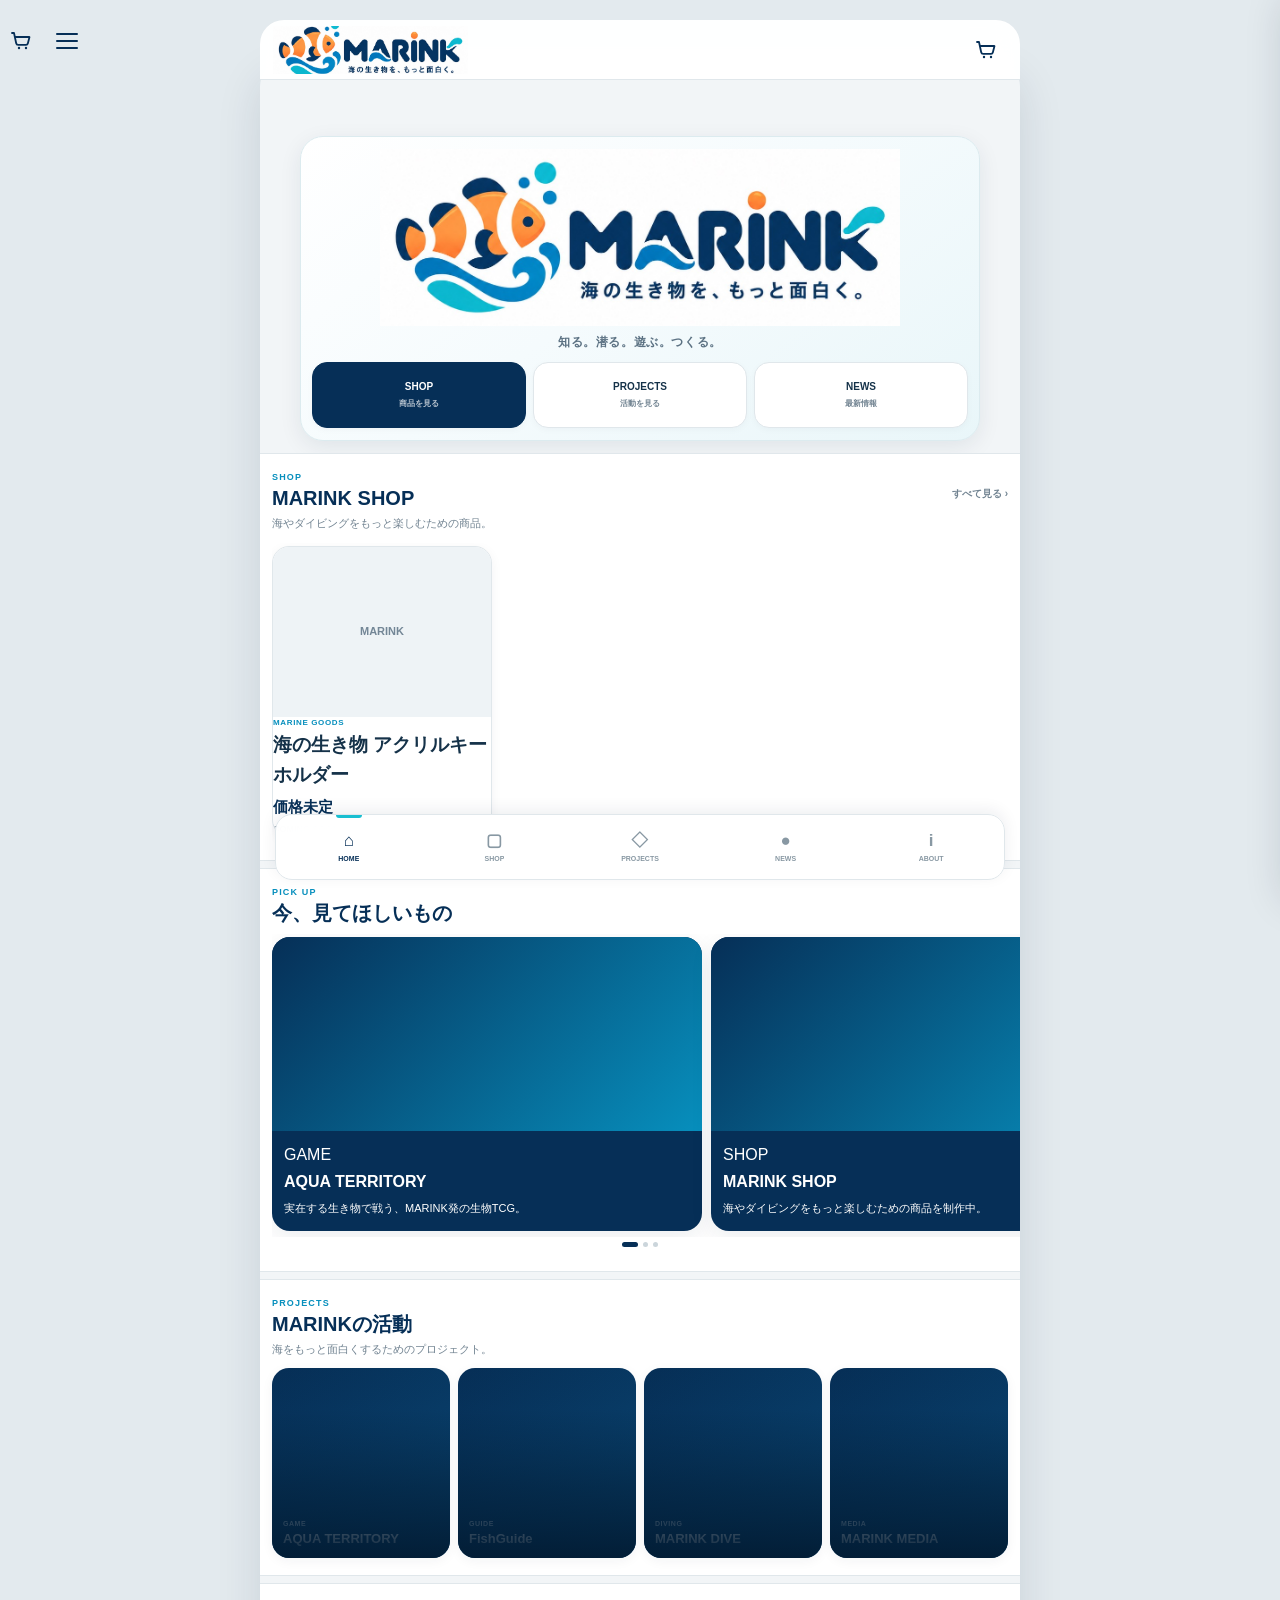
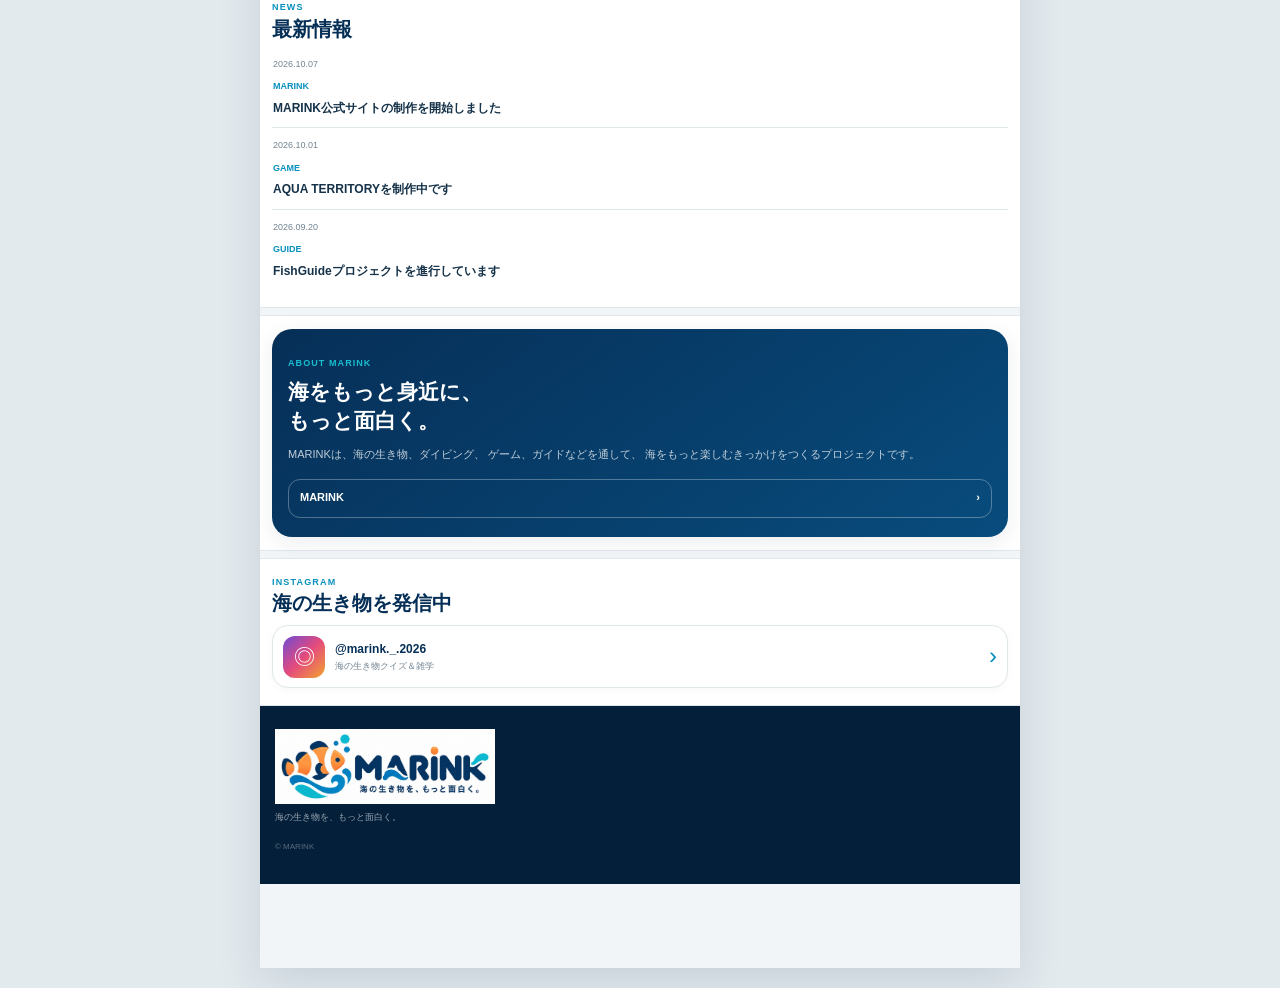
==== index.html @ a823f302 "Add files via upload" ====
<!DOCTYPE html>
<html lang="ja">

<head>
  <meta charset="UTF-8">

  <meta
    name="viewport"
    content="width=device-width, initial-scale=1.0, viewport-fit=cover"
  >

  <meta
    name="description"
    content="MARINK｜海の生き物を、もっと面白く。"
  >

  <meta
    name="theme-color"
    content="#062f57"
  >

  <title>MARINK｜海の生き物を、もっと面白く。</title>

  <link
    rel="stylesheet"
    href="style.css"
  >
</head>


<body>


  <!-- =========================
       HEADER
  ========================== -->

 <header class="app-header">

  <a
    href="index.html"
    class="header-logo-link"
  >

    <img
      src="images/marink-logo-wide.png"
      alt="MARINK"
      class="header-logo"
    >

  </a>


  <div class="header-actions">

    <a
      href="cart.html"
      class="header-cart-button"
      aria-label="カートを見る"
    >

      <svg
        viewBox="0 0 24 24"
        aria-hidden="true"
      >

        <path
          d="M3 4h2l2.2 10.2a2 2 0 0 0 2 1.6h7.7a2 2 0 0 0 2-1.6L20.5 8H7"
          fill="none"
          stroke="currentColor"
          stroke-width="1.8"
          stroke-linecap="round"
          stroke-linejoin="round"
        ></path>

        <circle
          cx="10"
          cy="19"
          r="1.2"
          fill="currentColor"
        ></circle>

        <circle
          cx="17"
          cy="19"
          r="1.2"
          fill="currentColor"
        ></circle>

      </svg>


      <span
        class="cart-count-badge"
      ></span>

    </a>

  </div>

</header>




 <div class="header-actions">

  <a
    href="cart.html"
    class="header-cart-button"
    aria-label="カートを見る"
  >

    <svg
      viewBox="0 0 24 24"
      aria-hidden="true"
    >
      <path
        d="M3 4h2l2.2 10.2a2 2 0 0 0 2 1.6h7.7a2 2 0 0 0 2-1.6L20.5 8H7"
        fill="none"
        stroke="currentColor"
        stroke-width="1.8"
        stroke-linecap="round"
        stroke-linejoin="round"
      ></path>

      <circle
        cx="10"
        cy="19"
        r="1.2"
        fill="currentColor"
      ></circle>

      <circle
        cx="17"
        cy="19"
        r="1.2"
        fill="currentColor"
      ></circle>
    </svg>

    <span
      class="cart-count-badge"
    ></span>

  </a>


  <button
    class="menu-button"
    id="menuButton"
    type="button"
    aria-label="メニューを開く"
    aria-expanded="false"
  >

    <span></span>
    <span></span>
    <span></span>

  </button>

</div>


  </header>



  <!-- =========================
       DRAWER
  ========================== -->

  <nav
    class="drawer"
    id="drawer"
    aria-hidden="true"
  >

    <div class="drawer-top">

      <strong>
        MENU
      </strong>

      <button
        id="drawerClose"
        class="drawer-close"
        type="button"
        aria-label="メニューを閉じる"
      >
        ×
      </button>

    </div>


    <a href="#home">
      <strong>HOME</strong>
      <span>ホーム</span>
    </a>

    <a href="#shop">
      <strong>SHOP</strong>
      <span>商品を見る</span>
    </a>

    <a href="#projects">
      <strong>PROJECTS</strong>
      <span>活動を見る</span>
    </a>

    <a href="#news">
      <strong>NEWS</strong>
      <span>最新情報</span>
    </a>

    <a href="#about">
      <strong>ABOUT</strong>
      <span>MARINKについて</span>
    </a>

  </nav>


  <div
    class="drawer-overlay"
    id="drawerOverlay"
  ></div>



  <!-- =========================
       APP
  ========================== -->

  <main class="app-main">


    <!-- =========================
         HOME
    ========================== -->

    <section
      class="home"
      id="home"
    >

      <div class="home-card">

        <img
          src="images/marink-logo-wide.png"
          alt="MARINK 海の生き物を、もっと面白く。"
          class="home-logo"
        >


        <p class="home-copy">
          知る。潜る。遊ぶ。つくる。
        </p>


        <div class="quick-menu">


          <a
            href="#shop"
            class="quick-button quick-shop"
          >

            <span class="quick-symbol">
              SHOP
            </span>

            <span>
              商品を見る
            </span>

          </a>


          <a
            href="#projects"
            class="quick-button"
          >

            <span class="quick-symbol">
              PROJECTS
            </span>

            <span>
              活動を見る
            </span>

          </a>


          <a
            href="#news"
            class="quick-button"
          >

            <span class="quick-symbol">
              NEWS
            </span>

            <span>
              最新情報
            </span>

          </a>


        </div>

      </div>

    </section>



    <!-- =========================
         SHOP
    ========================== -->

    <section
      class="app-section"
      id="shop"
    >

      <div class="section-title-row">

        <div>

          <span class="section-label">
            SHOP
          </span>

          <h2>
            MARINK SHOP
          </h2>

        </div>


        <a
          href="acrylic-keyholders.html"
          class="more-link"
        >
          すべて見る ›
        </a>

      </div>


      <p class="section-description">
        海やダイビングをもっと楽しむための商品。
      </p>


      <div
        class="horizontal-scroll"
        id="productList"
      ></div>

    </section>



    <!-- =========================
         PICK UP
    ========================== -->

    <section class="app-section">

      <div class="section-title-row">

        <div>

          <span class="section-label">
            PICK UP
          </span>

          <h2>
            今、見てほしいもの
          </h2>

        </div>

      </div>


      <div
        class="horizontal-scroll pickup-scroll"
        id="pickupList"
      ></div>


      <div
        class="slide-dots"
        id="pickupDots"
      ></div>

    </section>



    <!-- =========================
         PROJECTS
    ========================== -->

    <section
      class="app-section"
      id="projects"
    >

      <div class="section-title-row">

        <div>

          <span class="section-label">
            PROJECTS
          </span>

          <h2>
            MARINKの活動
          </h2>

        </div>

      </div>


      <p class="section-description">
        海をもっと面白くするためのプロジェクト。
      </p>


      <div
        class="projects-grid"
        id="projectsGrid"
      ></div>

    </section>



    <!-- =========================
         NEWS
    ========================== -->

    <section
      class="app-section"
      id="news"
    >

      <div class="section-title-row">

        <div>

          <span class="section-label">
            NEWS
          </span>

          <h2>
            最新情報
          </h2>

        </div>

      </div>


      <div
        class="news-list"
        id="newsList"
      ></div>

    </section>



    <!-- =========================
         ABOUT
    ========================== -->

    <section
      class="about-area"
      id="about"
    >

      <div class="about-card">

        <span class="about-label">
          ABOUT MARINK
        </span>


        <h2>
          海をもっと身近に、<br>
          もっと面白く。
        </h2>


        <p>
          MARINKは、海の生き物、ダイビング、
          ゲーム、ガイドなどを通して、
          海をもっと楽しむきっかけをつくるプロジェクトです。
        </p>


        <a
          href="#home"
          class="about-button"
        >
          MARINK
          <span>›</span>
        </a>

      </div>

    </section>



    <!-- =========================
         INSTAGRAM
    ========================== -->

    <section class="app-section">

      <div class="section-title-row">

        <div>

          <span class="section-label">
            INSTAGRAM
          </span>

          <h2>
            海の生き物を発信中
          </h2>

        </div>

      </div>


   <a
  href="https://www.instagram.com/marink._.2026/"
  target="_blank"
  rel="noopener noreferrer"
  class="instagram-card"
>

  <div class="instagram-icon">
    ◎
  </div>

  <div class="instagram-info">

    <strong>
      @marink._.2026
    </strong>

    <span>
      海の生き物クイズ＆雑学
    </span>

  </div>

  <span class="instagram-next">
    ›
  </span>

</a>


    </section>



    <!-- =========================
         FOOTER
    ========================== -->

    <footer class="app-footer">

      <img
        src="images/marink-logo-wide.png"
        alt="MARINK"
        class="footer-logo"
      >


      <p>
        海の生き物を、もっと面白く。
      </p>


      <small>
        © MARINK
      </small>

    </footer>


  </main>



  <!-- =========================
       BOTTOM NAV
  ========================== -->

  <nav class="bottom-nav">

    <a
      href="#home"
      class="bottom-nav-item active"
      data-section="home"
    >
      <strong>⌂</strong>
      <span>HOME</span>
    </a>


    <a
      href="#shop"
      class="bottom-nav-item"
      data-section="shop"
    >
      <strong>▢</strong>
      <span>SHOP</span>
    </a>


    <a
      href="#projects"
      class="bottom-nav-item"
      data-section="projects"
    >
      <strong>◇</strong>
      <span>PROJECTS</span>
    </a>


    <a
      href="#news"
      class="bottom-nav-item"
      data-section="news"
    >
      <strong>●</strong>
      <span>NEWS</span>
    </a>


    <a
      href="#about"
      class="bottom-nav-item"
      data-section="about"
    >
      <strong>i</strong>
      <span>ABOUT</span>
    </a>

  </nav>



  <!-- DATA -->

 <script src="products-data.js"></script>
<script src="projects-data.js"></script>
<script src="news-data.js"></script>

<script src="cart-utils.js"></script>

<script src="app.js"></script>

</body>

</html>
---- style.css ----
/* =========================================================
   MARINK
   OFFICIAL APP-STYLE WEBSITE
   style.css
   Smartphone First
========================================================= */


/* =========================================================
   DESIGN TOKENS
========================================================= */

:root {
  --navy: #062f57;
  --navy-dark: #031f3a;
  --navy-light: #0a4775;

  --blue: #078fbd;
  --aqua: #19bfd1;

  --orange: #ff8a32;

  --white: #ffffff;

  --background: #f2f5f7;
  --background-dark: #e1e8ec;

  --text: #153249;
  --text-sub: #718391;
  --text-light: #98a7b1;

  --border: #e0e7eb;

  --radius-small: 12px;
  --radius-medium: 17px;
  --radius-large: 23px;

  --shadow-small:
    0 3px 12px rgba(2, 36, 64, 0.05);

  --shadow:
    0 6px 22px rgba(2, 36, 64, 0.08);

  --app-width: 760px;

  --header-height: 60px;
  --bottom-nav-height: 66px;
}


/* =========================================================
   RESET
========================================================= */

* {
  box-sizing: border-box;
  margin: 0;
  padding: 0;
}


html {
  scroll-behavior: smooth;

  scroll-padding-top:
    calc(var(--header-height) + 8px);
}


body {
  min-height: 100vh;

  font-family:
    -apple-system,
    BlinkMacSystemFont,
    "Helvetica Neue",
    "Hiragino Kaku Gothic ProN",
    "Hiragino Sans",
    "Yu Gothic",
    Meiryo,
    sans-serif;

  background: var(--background-dark);

  color: var(--text);

  line-height: 1.6;

  overflow-x: hidden;
}


a {
  color: inherit;
  text-decoration: none;
}


button {
  font: inherit;
}


img {
  display: block;
  max-width: 100%;
}


/* =========================================================
   APP CONTAINER
========================================================= */

.app-main {
  width: 100%;
  max-width: var(--app-width);

  min-height: 100vh;

  margin: 0 auto;

  padding:
    var(--header-height)
    0
    calc(
      var(--bottom-nav-height)
      + 18px
      + env(safe-area-inset-bottom)
    );

  background: var(--background);

  overflow: hidden;
}


/* =========================================================
   FIXED HEADER
========================================================= */

.app-header {
  position: fixed;

  z-index: 1000;

  top: 0;
  left: 50%;

  transform: translateX(-50%);

  width: 100%;
  max-width: var(--app-width);

  height: var(--header-height);

  padding:
    6px
    13px;

  display: flex;
  align-items: center;
  justify-content: space-between;

  background:
    rgba(255, 255, 255, 0.97);

  backdrop-filter: blur(14px);
  -webkit-backdrop-filter: blur(14px);

  border-bottom:
    1px solid var(--border);
}


/* =========================================================
   HEADER LOGO
========================================================= */

.header-logo-link {
  width: 205px;
  height: 48px;

  display: flex;
  align-items: center;

  overflow: hidden;
}


.header-logo {
  width: 195px;
  height: auto;

  object-fit: contain;
}


/* =========================================================
   MENU BUTTON
========================================================= */

.menu-button {
  width: 42px;
  height: 42px;

  flex-shrink: 0;

  border: 0;

  border-radius: 12px;

  background: transparent;

  display: flex;
  flex-direction: column;

  align-items: center;
  justify-content: center;

  gap: 5px;

  cursor: pointer;
}


.menu-button:active {
  background: #eef3f6;
}


.menu-button span {
  width: 22px;
  height: 2px;

  border-radius: 999px;

  background: var(--navy);
}


/* =========================================================
   DRAWER
========================================================= */

.drawer {
  position: fixed;

  z-index: 1200;

  top: 0;
  right: 0;

  width: min(84vw, 340px);
  height: 100dvh;

  padding:
    17px
    18px
    30px;

  background: var(--white);

  box-shadow:
    -12px 0 38px rgba(0, 27, 52, 0.16);

  transform: translateX(105%);

  transition:
    transform 0.28s ease;
}


.drawer.open {
  transform: translateX(0);
}


.drawer-top {
  min-height: 50px;

  display: flex;
  align-items: center;
  justify-content: space-between;

  color: var(--navy);
}


.drawer-top strong {
  font-size: 17px;
  font-weight: 800;

  letter-spacing: 0.08em;
}


.drawer-close {
  width: 40px;
  height: 40px;

  border: 0;

  border-radius: 50%;

  background: var(--background);

  color: var(--navy);

  font-size: 25px;
  line-height: 1;

  cursor: pointer;
}


.drawer > a {
  min-height: 64px;

  padding:
    10px
    5px;

  display: flex;
  flex-direction: column;

  justify-content: center;

  border-bottom:
    1px solid var(--border);
}


.drawer > a strong {
  color: var(--navy);

  font-size: 15px;
  font-weight: 800;
}


.drawer > a span {
  margin-top: 1px;

  color: var(--text-sub);

  font-size: 10px;
  font-weight: 600;
}


.drawer-overlay {
  position: fixed;

  z-index: 1100;

  inset: 0;

  background:
    rgba(0, 21, 42, 0.38);

  opacity: 0;

  pointer-events: none;

  transition:
    opacity 0.25s ease;
}


.drawer-overlay.show {
  opacity: 1;

  pointer-events: auto;
}


/* =========================================================
   HOME
========================================================= */

.home {
  padding:
    10px
    11px
    5px;
}


.home-card {
  padding:
    10px
    11px
    12px;

  border:
    1px solid #dcebef;

  border-radius: var(--radius-large);

  background:
    linear-gradient(
      145deg,
      #ffffff 0%,
      #f5fbfd 48%,
      #e9f6f9 100%
    );

  box-shadow: var(--shadow);
}


/* =========================================================
   LARGE HOME LOGO
========================================================= */

.home-logo {
  width: 94%;
  max-width: 560px;

  height: auto;

  margin:
    2px
    auto
    7px;

  object-fit: contain;
}


.home-copy {
  margin-bottom: 10px;

  text-align: center;

  color: #5c7283;

  font-size: 12px;
  font-weight: 700;

  letter-spacing: 0.05em;
}


/* =========================================================
   QUICK MENU
========================================================= */

.quick-menu {
  display: grid;

  grid-template-columns:
    repeat(3, minmax(0, 1fr));

  gap: 7px;
}


.quick-button {
  min-width: 0;
  min-height: 66px;

  padding:
    8px
    3px;

  display: flex;
  flex-direction: column;

  align-items: center;
  justify-content: center;

  gap: 3px;

  border:
    1px solid var(--border);

  border-radius: 15px;

  background: var(--white);

  text-align: center;

  box-shadow:
    0 2px 7px rgba(0, 35, 60, 0.03);

  transition:
    transform 0.15s ease,
    background 0.15s ease;
}


.quick-button:active {
  transform: scale(0.96);
}


.quick-shop {
  border-color: var(--navy);

  background: var(--navy);

  color: var(--white);
}


.quick-symbol {
  max-width: 100%;

  overflow: hidden;

  font-size: 10px;
  font-weight: 800;

  white-space: nowrap;
  text-overflow: ellipsis;
}


.quick-button > span:last-child {
  color: var(--text-sub);

  font-size: 8px;
  font-weight: 700;

  white-space: nowrap;
}


.quick-shop > span:last-child {
  color:
    rgba(255, 255, 255, 0.72);
}


/* =========================================================
   COMMON SECTION
========================================================= */

.app-section {
  margin-top: 7px;

  padding:
    16px
    12px
    17px;

  background: var(--white);

  border-top:
    1px solid var(--border);

  border-bottom:
    1px solid var(--border);
}


.section-title-row {
  display: flex;

  align-items: flex-end;
  justify-content: space-between;

  gap: 10px;
}


.section-label {
  display: block;

  margin-bottom: 1px;

  color: var(--blue);

  font-size: 9px;
  font-weight: 800;

  letter-spacing: 0.13em;
}


.section-title-row h2 {
  color: var(--navy);

  font-size: 20px;
  font-weight: 800;

  line-height: 1.3;
}


.section-description {
  margin:
    4px
    0
    11px;

  color: var(--text-sub);

  font-size: 11px;

  line-height: 1.5;
}


.more-link {
  min-height: 34px;

  padding-left: 8px;

  display: flex;
  align-items: center;

  color: var(--text-sub);

  font-size: 10px;
  font-weight: 700;

  white-space: nowrap;
}


/* =========================================================
   HORIZONTAL SWIPE
========================================================= */

.horizontal-scroll {
  margin-right: -12px;

  padding:
    3px
    12px
    6px
    0;

  display: flex;

  gap: 9px;

  overflow-x: auto;

  scroll-snap-type: x mandatory;

  overscroll-behavior-x: contain;

  -webkit-overflow-scrolling: touch;

  scrollbar-width: none;
}


.horizontal-scroll::-webkit-scrollbar {
  display: none;
}


.horizontal-scroll > * {
  scroll-snap-align: start;
}


/* =========================================================
   PRODUCT CARD
========================================================= */

.product-card {
  flex:
    0
    0
    min(63vw, 220px);

  overflow: hidden;

  border:
    1px solid var(--border);

  border-radius: var(--radius-medium);

  background: var(--white);

  box-shadow: var(--shadow-small);

  transition:
    transform 0.15s ease;
}


.product-card:active {
  transform: scale(0.98);
}


.product-image {
  width: 100%;

  aspect-ratio: 1 / 0.78;

  overflow: hidden;

  display: grid;
  place-items: center;

  background:
    linear-gradient(
      145deg,
      #edf2f5,
      #f8fafb
    );
}


.product-image img {
  width: 100%;
  height: 100%;

  object-fit: cover;
}


.product-placeholder {
  color: #8495a1;

  font-size: 11px;
  font-weight: 800;

  letter-spacing: 0.08em;
}


.product-content {
  padding:
    9px
    10px
    11px;
}


.product-category {
  color: var(--blue);

  font-size: 8px;
  font-weight: 800;

  letter-spacing: 0.08em;
}


.product-title {
  margin-top: 2px;

  color: var(--navy);

  font-size: 13px;
  font-weight: 800;

  line-height: 1.35;
}


.product-price {
  margin-top: 5px;

  color: var(--navy);

  font-size: 15px;
  font-weight: 800;
}


.product-status {
  margin-top: 1px;

  color: var(--text-sub);

  font-size: 8px;
  font-weight: 700;
}


/* =========================================================
   PICK UP
========================================================= */

.pickup-scroll {
  margin-top: 8px;
}


.pickup-card {
  flex:
    0
    0
    86%;

  overflow: hidden;

  border-radius: 18px;

  background: var(--navy);

  color: var(--white);

  box-shadow: var(--shadow);
}


.pickup-card:active {
  transform: scale(0.99);
}


.pickup-image {
  width: 100%;

  aspect-ratio: 16 / 7.2;

  overflow: hidden;

  background:
    linear-gradient(
      135deg,
      var(--navy),
      var(--blue)
    );
}


.pickup-image img {
  width: 100%;
  height: 100%;

  object-fit: cover;
}


.pickup-content {
  padding:
    11px
    12px
    13px;
}


.pickup-category {
  color: var(--aqua);

  font-size: 8px;
  font-weight: 800;

  letter-spacing: 0.08em;
}


.pickup-title {
  margin-top: 2px;

  color: var(--white);

  font-size: 16px;
  font-weight: 800;
}


.pickup-description {
  margin-top: 3px;

  color:
    rgba(255, 255, 255, 0.72);

  font-size: 10px;

  line-height: 1.55;
}


/* =========================================================
   SLIDE DOTS
========================================================= */

.slide-dots {
  min-height: 12px;

  margin-top: 5px;

  display: flex;
  justify-content: center;

  gap: 5px;
}


.slide-dot {
  width: 5px;
  height: 5px;

  border-radius: 999px;

  background: #cbd5db;

  transition:
    width 0.2s ease,
    background 0.2s ease;
}


.slide-dot.active {
  width: 16px;

  background: var(--navy);
}


/* =========================================================
   PROJECTS
========================================================= */

.projects-grid {
  display: grid;

  grid-template-columns:
    repeat(2, minmax(0, 1fr));

  gap: 8px;
}


.project-card {
  position: relative;

  min-height: 140px;

  padding: 11px;

  display: flex;
  align-items: flex-end;

  overflow: hidden;

  border-radius: var(--radius-medium);

  background:
    linear-gradient(
      145deg,
      var(--navy),
      var(--navy-light)
    );

  color: var(--white);

  box-shadow: var(--shadow-small);

  transition:
    transform 0.15s ease;
}


.project-card:active {
  transform: scale(0.97);
}


.project-image {
  position: absolute;

  inset: 0;

  width: 100%;
  height: 100%;

  object-fit: cover;
}


.project-card::after {
  content: "";

  position: absolute;

  inset: 0;

  background:
    linear-gradient(
      to top,
      rgba(2, 28, 52, 0.96) 0%,
      rgba(2, 28, 52, 0.55) 38%,
      rgba(2, 28, 52, 0.03) 78%
    );
}


.project-text {
  position: relative;

  z-index: 2;

  min-width: 0;
}


.project-category {
  color:
    rgba(255, 255, 255, 0.65);

  font-size: 7px;
  font-weight: 700;

  letter-spacing: 0.08em;
}


.project-title {
  margin-top: 2px;

  color: var(--white);

  font-size: 13px;
  font-weight: 800;

  line-height: 1.25;

  overflow-wrap: anywhere;
}


/* =========================================================
   NEWS
========================================================= */

.news-list {
  margin-top: 5px;
}


.news-item {
  padding:
    10px
    1px;

  display: block;

  border-bottom:
    1px solid var(--border);
}


.news-item:last-child {
  border-bottom: 0;
}


.news-meta {
  display: flex;
  align-items: center;

  flex-wrap: wrap;

  gap: 6px;
}


.news-date {
  color: var(--text-sub);

  font-size: 9px;
}


.news-category {
  color: var(--blue);

  font-size: 8px;
  font-weight: 800;
}


.news-new {
  padding:
    1px
    5px;

  border-radius: 999px;

  background: var(--orange);

  color: var(--white);

  font-size: 7px;
  font-weight: 800;
}


.news-title {
  margin-top: 3px;

  color: var(--text);

  font-size: 12px;
  font-weight: 700;

  line-height: 1.45;
}


/* =========================================================
   ABOUT
========================================================= */

.about-area {
  margin-top: 7px;

  padding:
    13px
    12px;

  background: var(--white);

  border-top:
    1px solid var(--border);

  border-bottom:
    1px solid var(--border);
}


.about-card {
  padding:
    19px
    16px;

  border-radius: 20px;

  background:
    linear-gradient(
      145deg,
      var(--navy),
      #084c7d
    );

  color: var(--white);

  box-shadow: var(--shadow);
}


.about-label {
  color: var(--aqua);

  font-size: 9px;
  font-weight: 800;

  letter-spacing: 0.12em;
}


.about-card h2 {
  margin-top: 3px;

  color: var(--white);

  font-size: 21px;
  font-weight: 800;

  line-height: 1.4;
}


.about-card p {
  margin-top: 10px;

  color:
    rgba(255, 255, 255, 0.75);

  font-size: 11px;

  line-height: 1.75;
}


.about-button {
  min-height: 39px;

  margin-top: 14px;

  padding:
    0
    11px;

  display: flex;
  align-items: center;
  justify-content: space-between;

  border:
    1px solid
    rgba(255, 255, 255, 0.30);

  border-radius: 12px;

  color: var(--white);

  font-size: 11px;
  font-weight: 700;
}


/* =========================================================
   INSTAGRAM
========================================================= */

.instagram-card {
  min-height: 63px;

  margin-top: 9px;

  padding:
    9px
    10px;

  display: flex;
  align-items: center;

  gap: 10px;

  border:
    1px solid var(--border);

  border-radius: 16px;

  background: var(--white);

  box-shadow:
    0 2px 8px rgba(0, 35, 60, 0.03);
}


.instagram-icon {
  width: 42px;
  height: 42px;

  flex-shrink: 0;

  display: grid;
  place-items: center;

  border-radius: 12px;

  background:
    linear-gradient(
      135deg,
      #6f4bd4,
      #e34a7d,
      #f3a32f
    );

  color: var(--white);

  font-size: 21px;
}


.instagram-info {
  flex: 1;

  min-width: 0;

  display: flex;
  flex-direction: column;
}


.instagram-info strong {
  overflow: hidden;

  color: var(--navy);

  font-size: 12px;

  white-space: nowrap;
  text-overflow: ellipsis;
}


.instagram-info span {
  color: var(--text-sub);

  font-size: 9px;
}


.instagram-next {
  color: var(--blue);

  font-size: 24px;
}


/* =========================================================
   FOOTER
========================================================= */

.app-footer {
  padding:
    23px
    15px
    30px;

  background: var(--navy-dark);

  color: var(--white);
}


.footer-logo {
  width: 220px;
  max-width: 72%;

  height: auto;

  margin-bottom: 6px;

  object-fit: contain;
}


.app-footer p {
  color:
    rgba(255, 255, 255, 0.60);

  font-size: 9px;
}


.app-footer small {
  display: block;

  margin-top: 17px;

  color:
    rgba(255, 255, 255, 0.35);

  font-size: 8px;
}


/* =========================================================
   BOTTOM APP NAVIGATION
========================================================= */

.bottom-nav {
  position: fixed;

  z-index: 1000;

  left: 50%;
  bottom: 0;

  transform:
    translateX(-50%);

  width: 100%;
  max-width: var(--app-width);

  min-height: var(--bottom-nav-height);

  padding-bottom:
    env(safe-area-inset-bottom);

  display: grid;

  grid-template-columns:
    repeat(5, 1fr);

  background:
    rgba(255, 255, 255, 0.97);

  backdrop-filter: blur(15px);
  -webkit-backdrop-filter: blur(15px);

  border-top:
    1px solid var(--border);

  box-shadow:
    0 -4px 16px rgba(0, 30, 55, 0.07);
}


.bottom-nav-item {
  position: relative;

  min-width: 0;
  min-height: 64px;

  display: flex;
  flex-direction: column;

  align-items: center;
  justify-content: center;

  gap: 2px;

  color: #8898a3;

  font-size: 7px;
  font-weight: 700;
}


.bottom-nav-item strong {
  height: 21px;

  display: grid;
  place-items: center;

  font-size: 17px;

  line-height: 1;
}


.bottom-nav-item span {
  max-width: 100%;

  overflow: hidden;

  white-space: nowrap;
  text-overflow: ellipsis;
}


.bottom-nav-item.active {
  color: var(--navy);
}


.bottom-nav-item.active::before {
  content: "";

  position: absolute;

  top: 0;

  width: 26px;
  height: 3px;

  border-radius:
    0
    0
    4px
    4px;

  background: var(--aqua);
}


/* =========================================================
   SHOP PAGE HEADER
========================================================= */

.shop-page-header {
  padding:
    17px
    13px
    12px;

  background: var(--white);

  border-bottom:
    1px solid var(--border);
}


.shop-page-header h1 {
  margin-top: 1px;

  color: var(--navy);

  font-size: 24px;
  font-weight: 800;

  line-height: 1.3;
}


.shop-page-header p {
  margin-top: 3px;

  color: var(--text-sub);

  font-size: 11px;

  line-height: 1.5;
}


/* =========================================================
   SHOP FILTER
========================================================= */

.shop-filter {
  padding:
    9px
    0
    9px
    13px;

  background: var(--white);

  border-bottom:
    1px solid var(--border);

  position: sticky;

  top: var(--header-height);

  z-index: 50;
}


.category-scroll {
  display: flex;

  gap: 7px;

  padding-right: 13px;

  overflow-x: auto;

  -webkit-overflow-scrolling: touch;

  scrollbar-width: none;
}


.category-scroll::-webkit-scrollbar {
  display: none;
}


.category-button {
  min-height: 35px;

  padding:
    0
    13px;

  flex-shrink: 0;

  border:
    1px solid var(--border);

  border-radius: 999px;

  background: var(--white);

  color: var(--text-sub);

  font-size: 9px;
  font-weight: 800;

  cursor: pointer;

  transition:
    background 0.15s ease,
    border-color 0.15s ease,
    color 0.15s ease;
}


.category-button.active {
  border-color: var(--navy);

  background: var(--navy);

  color: var(--white);
}


/* =========================================================
   SHOP PRODUCT AREA
========================================================= */

.shop-products {
  padding:
    15px
    12px
    20px;

  background: var(--white);
}


.shop-products-header {
  margin-bottom: 11px;

  display: flex;

  align-items: flex-end;
  justify-content: space-between;

  gap: 10px;
}


.shop-products-header h2 {
  margin-top: 1px;

  color: var(--navy);

  font-size: 19px;
  font-weight: 800;
}


.product-count {
  color: var(--text-sub);

  font-size: 9px;
  font-weight: 700;
}


/* =========================================================
   SHOP GRID
========================================================= */

.shop-grid {
  display: grid;

  grid-template-columns:
    repeat(2, minmax(0, 1fr));

  gap: 9px;
}


.shop-grid .product-card {
  width: 100%;
  min-width: 0;

  flex: none;
}


.shop-grid .product-title {
  font-size: 12px;
}


.shop-grid .product-price {
  font-size: 14px;
}


/* =========================================================
   EMPTY SHOP
========================================================= */

.shop-empty {
  padding:
    42px
    10px;

  text-align: center;

  color: var(--text-sub);

  font-size: 11px;
}


/* =========================================================
   REVEAL ANIMATION
========================================================= */

.reveal {
  opacity: 0;

  transform:
    translateY(10px);

  transition:
    opacity 0.38s ease,
    transform 0.38s ease;
}


.reveal.visible {
  opacity: 1;

  transform:
    translateY(0);
}


/* =========================================================
   TOUCH / HOVER
========================================================= */

@media (hover: hover) {

  .product-card:hover {
    transform: translateY(-2px);
  }


  .project-card:hover {
    transform: translateY(-2px);
  }


  .quick-button:hover {
    border-color: #c5d4dc;
  }


  .quick-shop:hover {
    border-color: var(--navy);

    background: var(--navy-light);
  }

}


/* =========================================================
   SMALL SMARTPHONE
========================================================= */

@media (max-width: 360px) {

  .header-logo-link {
    width: 175px;
  }


  .header-logo {
    width: 168px;
  }


  .home-logo {
    width: 97%;
  }


  .home {
    padding-left: 8px;
    padding-right: 8px;
  }


  .home-card {
    padding-left: 8px;
    padding-right: 8px;
  }


  .quick-menu {
    gap: 5px;
  }


  .quick-button {
    min-height: 63px;

    padding-left: 2px;
    padding-right: 2px;
  }


  .quick-symbol {
    font-size: 9px;
  }


  .quick-button > span:last-child {
    font-size: 7px;
  }


  .app-section {
    padding-left: 10px;
    padding-right: 10px;
  }


  .projects-grid {
    gap: 7px;
  }


  .project-card {
    min-height: 130px;
  }

}


/* =========================================================
   TABLET / PC
========================================================= */

@media (min-width: 761px) {

  body {
    padding:
      20px
      0;

    background:
      #e3eaee;
  }


  .app-main {
    border-radius:
      24px
      24px
      0
      0;

    box-shadow:
      0 15px 45px rgba(0, 35, 65, 0.12);
  }


  .app-header {
    top: 20px;

    border-radius:
      24px
      24px
      0
      0;
  }


  .bottom-nav {
    bottom: 20px;

    width:
      min(
        730px,
        calc(100% - 30px)
      );

    border:
      1px solid var(--border);

    border-radius: 17px;

    overflow: hidden;
  }


  .home {
    padding-top: 14px;
  }


  .home-card {
    max-width: 680px;

    margin:
      0
      auto;
  }


  .home-logo {
    max-width: 520px;
  }


  .product-card {
    flex-basis: 220px;
  }


  .pickup-card {
    flex-basis: 430px;
  }


  .projects-grid {
    grid-template-columns:
      repeat(4, minmax(0, 1fr));
  }


  .project-card {
    min-height: 190px;
  }


  .shop-grid {
    grid-template-columns:
      repeat(3, minmax(0, 1fr));
  }

}


/* =========================================================
   REDUCED MOTION
========================================================= */

@media (prefers-reduced-motion: reduce) {

  html {
    scroll-behavior: auto;
  }


  *,
  *::before,
  *::after {
    animation: none !important;
    transition: none !important;
  }

}



/* =========================================================
   ACRYLIC KEYHOLDER SHOP
========================================================= */

.shop-back-button {
  min-height: 48px;

  padding:
    0
    15px;

  display: flex;
  align-items: center;

  gap: 8px;

  border-radius: 14px;

  background: var(--navy);

  color: var(--white);

  font-size: 12px;
  font-weight: 800;
}


/* =========================================================
   PRODUCT DETAIL
========================================================= */

.product-detail {
  padding:
    18px
    12px
    35px;

  background: var(--white);
}


.detail-back-link {
  min-height: 40px;

  margin-bottom: 10px;

  display: inline-flex;
  align-items: center;

  color: var(--text-sub);

  font-size: 11px;
  font-weight: 700;
}


.detail-image {
  width: 100%;

  aspect-ratio: 1 / 1;

  overflow: hidden;

  border:
    1px solid var(--border);

  border-radius:
    var(--radius-large);

  background:
    #eef3f6;
}


.detail-image img {
  width: 100%;
  height: 100%;

  object-fit: cover;
}


.detail-info {
  padding:
    17px
    3px
    5px;
}


.detail-info h1 {
  margin-top: 3px;

  color: var(--navy);

  font-size: 25px;
  font-weight: 800;

  line-height: 1.35;
}


.detail-price {
  margin-top: 12px;

  color: var(--navy);

  font-size: 22px;
  font-weight: 800;
}


.detail-status {
  display: inline-block;

  margin-top: 4px;

  color: var(--text-sub);

  font-size: 9px;
  font-weight: 800;
}


.detail-description {
  margin-top: 18px;

  color: var(--text-sub);

  font-size: 12px;

  line-height: 1.8;
}


.buy-button {
  width: 100%;

  min-height: 54px;

  margin-top: 22px;

  display: flex;
  align-items: center;
  justify-content: center;

  border-radius: 15px;

  background: var(--navy);

  color: var(--white);

  font-size: 14px;
  font-weight: 800;

  box-shadow: var(--shadow);
}


.buy-button.disabled {
  background: #b8c4cc;

  box-shadow: none;

  cursor: default;
}


.product-not-found {
  min-height: 60vh;

  display: flex;
  flex-direction: column;
  align-items: center;
  justify-content: center;

  gap: 20px;

  text-align: center;
}


.product-not-found h1 {
  color: var(--navy);

  font-size: 20px;
}

/* =========================================================
   CART BUTTON
========================================================= */

.shop-product-card {
  display: flex;
  flex-direction: column;
}


.product-detail-link {
  display: block;
  flex: 1;
}


.card-cart-button {
  min-height: 42px;

  margin:
    0
    9px
    10px;

  border: 0;

  border-radius: 11px;

  background: var(--navy);

  color: var(--white);

  font-size: 10px;
  font-weight: 800;

  cursor: pointer;
}


.card-cart-button:active {
  transform: scale(0.97);
}


/* =========================================================
   CART OPTION MODAL
========================================================= */

.cart-modal-overlay {
  position: fixed;

  z-index: 2000;

  inset: 0;

  background:
    rgba(0, 20, 40, 0.45);

  opacity: 0;

  pointer-events: none;

  transition:
    opacity 0.2s ease;
}


.cart-modal-overlay.show {
  opacity: 1;

  pointer-events: auto;
}


.cart-modal {
  position: fixed;

  z-index: 2100;

  left: 50%;
  bottom: 0;

  transform:
    translate(
      -50%,
      105%
    );

  width: 100%;
  max-width: var(--app-width);

  max-height: 88dvh;

  padding:
    9px
    15px
    calc(
      22px +
      env(safe-area-inset-bottom)
    );

  overflow-y: auto;

  border-radius:
    22px
    22px
    0
    0;

  background: var(--white);

  box-shadow:
    0 -10px 35px
    rgba(0, 30, 55, 0.18);

  transition:
    transform 0.25s ease;
}


.cart-modal.show {
  transform:
    translate(
      -50%,
      0
    );
}


.cart-modal-handle {
  width: 38px;
  height: 4px;

  margin:
    0
    auto
    12px;

  border-radius: 999px;

  background: #d4dde2;
}


.cart-modal-header {
  display: flex;

  align-items: flex-start;
  justify-content: space-between;

  gap: 15px;
}


.cart-modal-header h2 {
  margin-top: 2px;

  color: var(--navy);

  font-size: 20px;
  font-weight: 800;
}


.cart-modal-close {
  width: 38px;
  height: 38px;

  flex-shrink: 0;

  border: 0;

  border-radius: 50%;

  background: var(--background);

  color: var(--navy);

  font-size: 23px;

  cursor: pointer;
}


.modal-base-price {
  margin-top: 8px;

  color: var(--navy);

  font-size: 20px;
  font-weight: 800;
}


/* =========================================================
   OPTIONS
========================================================= */

.product-options {
  margin-top: 20px;
}


.option-heading {
  margin-bottom: 8px;

  color: var(--navy);

  font-size: 12px;
  font-weight: 800;
}


.option-box {
  padding: 13px;

  border:
    1px solid var(--border);

  border-radius: 14px;

  background: #f9fbfc;
}


.option-check-row {
  display: flex;

  align-items: center;

  gap: 9px;

  color: var(--text);

  font-size: 11px;
  font-weight: 700;

  cursor: pointer;
}


.option-check-row input {
  width: 18px;
  height: 18px;

  accent-color:
    var(--navy);
}


.option-check-row strong {
  margin-left: 5px;

  color: var(--blue);

  font-size: 10px;
}


.option-text-input {
  width: 100%;

  min-height: 45px;

  margin-top: 10px;

  padding:
    0
    12px;

  border:
    1px solid var(--border);

  border-radius: 11px;

  background: var(--white);

  color: var(--text);

  font: inherit;

  font-size: 12px;
}


.option-text-input:disabled {
  opacity: 0.45;
}


/* =========================================================
   QUANTITY
========================================================= */

.quantity-area {
  margin-top: 18px;

  display: flex;

  align-items: center;
  justify-content: space-between;

  gap: 12px;

  color: var(--navy);

  font-size: 12px;
  font-weight: 800;
}


.quantity-control {
  display: flex;

  align-items: center;

  border:
    1px solid var(--border);

  border-radius: 11px;

  overflow: hidden;

  background: var(--white);
}


.quantity-control button {
  width: 38px;
  height: 36px;

  border: 0;

  background: var(--white);

  color: var(--navy);

  font-size: 17px;

  cursor: pointer;
}


.quantity-control span {
  min-width: 34px;

  text-align: center;

  color: var(--navy);

  font-size: 12px;
  font-weight: 800;
}


/* =========================================================
   TOTAL
========================================================= */

.modal-total-row {
  margin-top: 18px;

  padding-top: 15px;

  display: flex;

  align-items: center;
  justify-content: space-between;

  border-top:
    1px solid var(--border);

  color: var(--navy);
}


.modal-total-row span {
  font-size: 11px;
  font-weight: 700;
}


.modal-total-row strong {
  font-size: 21px;
  font-weight: 800;
}


.modal-cart-link,
.detail-cart-link {
  min-height: 44px;

  margin-top: 9px;

  display: flex;

  align-items: center;
  justify-content: center;

  color: var(--navy);

  font-size: 11px;
  font-weight: 800;
}


/* =========================================================
   CART PAGE
========================================================= */

.cart-page {
  padding:
    14px
    12px
    25px;

  background: var(--white);
}


.cart-item {
  padding:
    12px
    0;

  display: grid;

  grid-template-columns:
    86px
    minmax(0, 1fr);

  gap: 12px;

  border-bottom:
    1px solid var(--border);
}


.cart-item-image {
  width: 86px;
  height: 86px;

  overflow: hidden;

  border-radius: 13px;

  background: var(--background);
}


.cart-item-image img {
  width: 100%;
  height: 100%;

  object-fit: cover;
}


.cart-item-info {
  min-width: 0;
}


.cart-item-info h3 {
  color: var(--navy);

  font-size: 13px;
  font-weight: 800;
}


.cart-option {
  margin-top: 3px;

  color: var(--text-sub);

  font-size: 9px;

  line-height: 1.5;
}


.cart-option span {
  color: var(--blue);

  font-weight: 700;
}


.cart-item-price {
  margin-top: 6px;

  color: var(--navy);

  font-size: 14px;
  font-weight: 800;
}


.cart-item-actions {
  margin-top: 9px;

  display: flex;

  align-items: center;
  justify-content: space-between;

  gap: 8px;
}


.cart-remove {
  border: 0;

  background: transparent;

  color: #a35a5a;

  font-size: 9px;
  font-weight: 700;

  cursor: pointer;
}


.cart-summary {
  margin-top: 18px;

  padding: 16px;

  border-radius: 16px;

  background: var(--background);
}


.cart-summary-row {
  display: flex;

  justify-content: space-between;

  gap: 12px;

  color: var(--text-sub);

  font-size: 11px;
}


.cart-summary-row.total {
  margin-top: 11px;

  padding-top: 11px;

  border-top:
    1px solid var(--border);

  color: var(--navy);

  font-size: 15px;
}


.cart-summary-row.total strong {
  font-size: 20px;
}


.cart-shipping-note {
  margin-top: 8px;

  color: var(--text-sub);

  font-size: 9px;
}


.cart-empty {
  min-height: 45vh;

  display: flex;

  flex-direction: column;

  align-items: center;
  justify-content: center;

  text-align: center;

  color: var(--text-sub);
}


/* =========================================================
   HEADER ACTIONS
========================================================= */

.header-actions {
  display: flex;

  align-items: center;

  gap: 4px;

  flex-shrink: 0;
}


/* =========================================================
   HEADER CART BUTTON
========================================================= */

.header-cart-button {
  position: relative;

  width: 42px;
  height: 42px;

  flex-shrink: 0;

  display: grid;
  place-items: center;

  border-radius: 12px;

  color: var(--navy);

  background: transparent;

  transition:
    background 0.15s ease,
    transform 0.15s ease;
}


.header-cart-button svg {
  width: 24px;
  height: 24px;

  display: block;
}


.header-cart-button:active {
  transform: scale(0.94);

  background: #eef3f6;
}


.header-cart-button.active {
  background: #edf7fa;

  color: var(--blue);
}


/* =========================================================
   CART COUNT BADGE
========================================================= */

.cart-count-badge {
  position: absolute;

  top: 3px;
  right: 2px;

  min-width: 17px;
  height: 17px;

  padding:
    0
    4px;

  display: none;

  align-items: center;
  justify-content: center;

  border:
    2px solid var(--white);

  border-radius: 999px;

  background: var(--orange);

  color: var(--white);

  font-size: 8px;
  font-weight: 900;

  line-height: 1;
}


.cart-count-badge.show {
  display: flex;
}
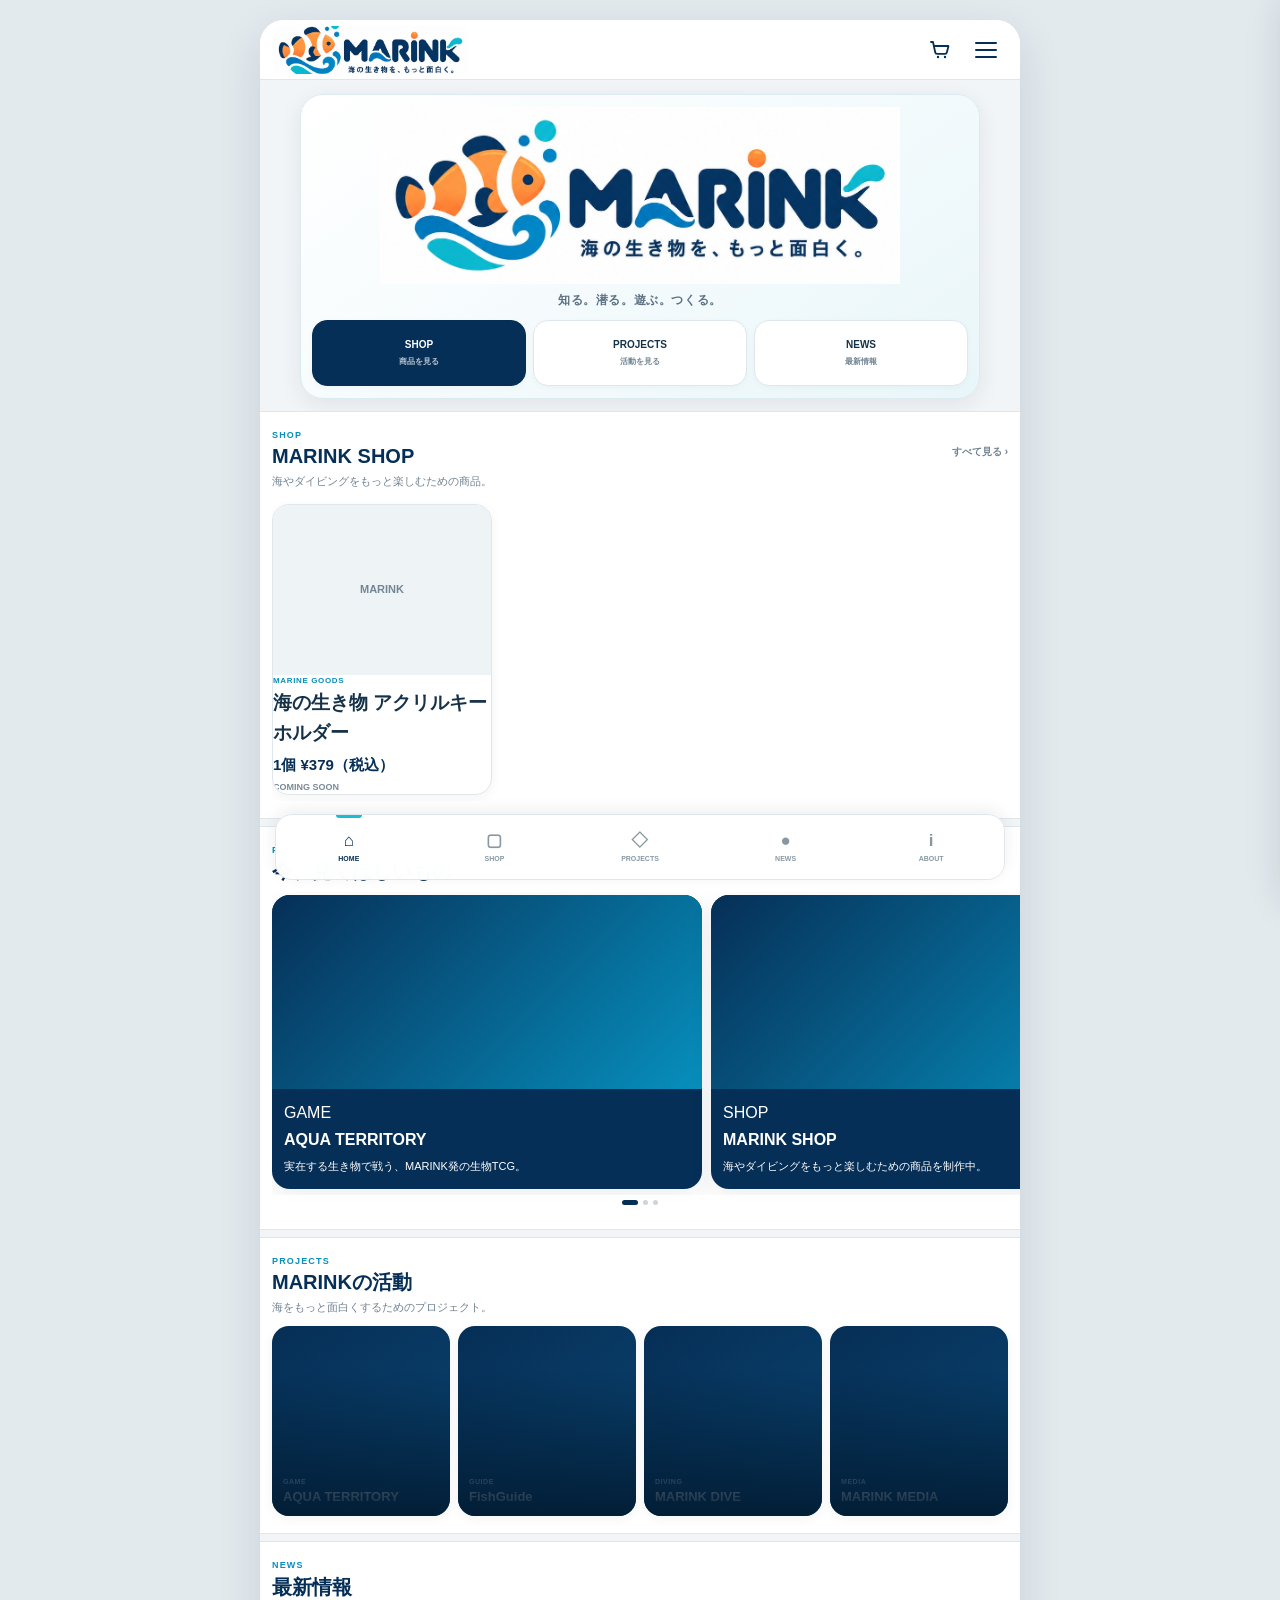
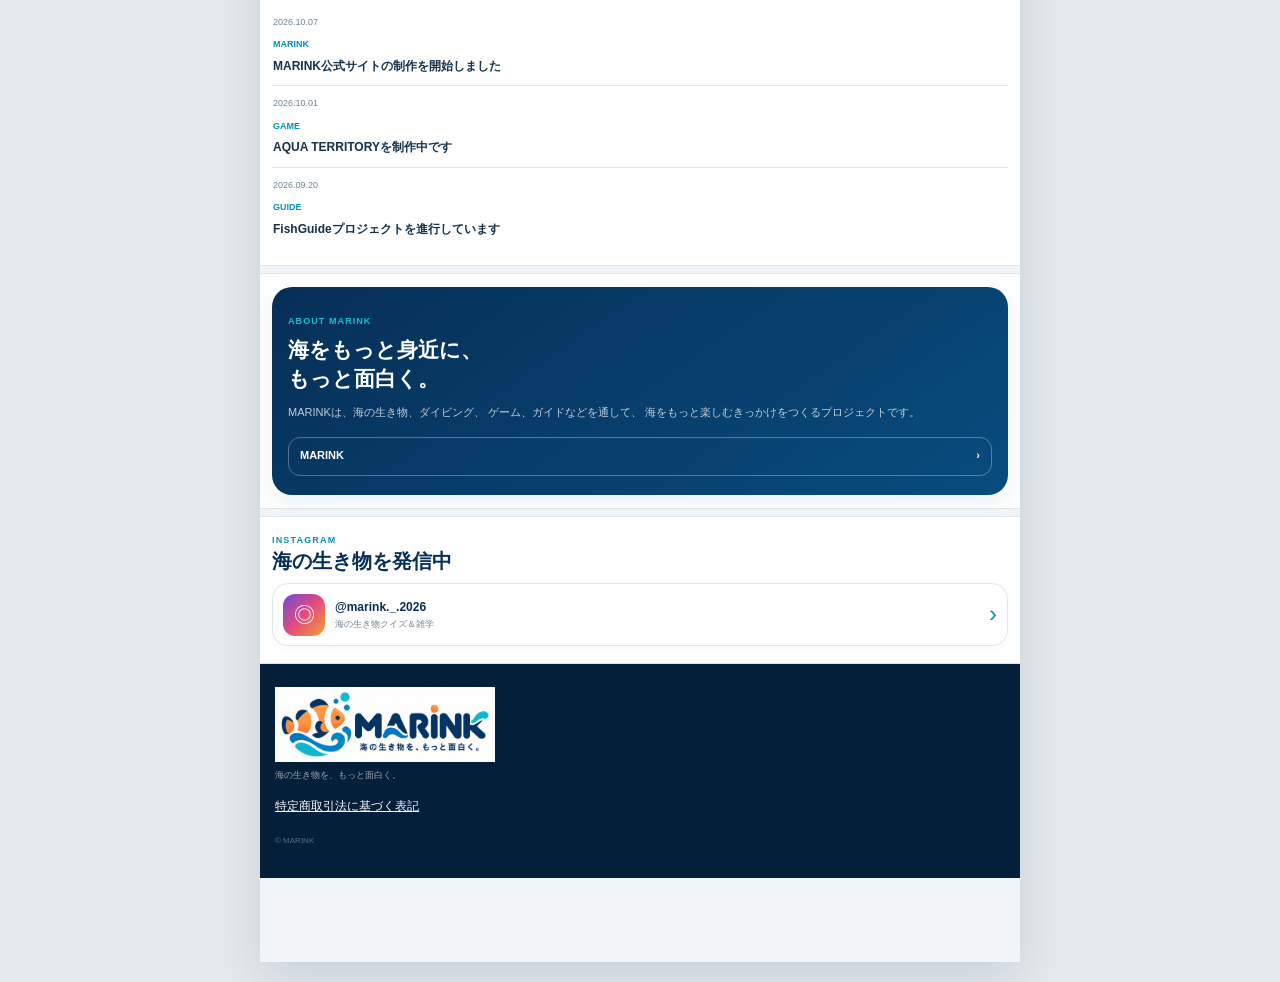
==== commit 3ed84eb7: "Add files via upload" ====
--- a/index.html
+++ b/index.html
@@ -34,35 +34,26 @@
   <!-- =========================
        HEADER
   ========================== -->
-
- <header class="app-header">
-
-  <a
-    href="index.html"
-    class="header-logo-link"
-  >
-
-    <img
-      src="images/marink-logo-wide.png"
-      alt="MARINK"
-      class="header-logo"
-    >
+<header class="app-header">
+
+  <a href="index.html"
+     class="header-logo-link"
+     aria-label="MARINK ホーム">
+
+    <img src="images/marink-logo-wide.png"
+         alt="MARINK"
+         class="header-logo">
 
   </a>
 
-
   <div class="header-actions">
 
-    <a
-      href="cart.html"
-      class="header-cart-button"
-      aria-label="カートを見る"
-    >
-
-      <svg
-        viewBox="0 0 24 24"
-        aria-hidden="true"
-      >
+    <a href="cart.html"
+       class="header-cart-button"
+       aria-label="カートを見る">
+
+      <svg viewBox="0 0 24 24"
+           aria-hidden="true">
 
         <path
           d="M3 4h2l2.2 10.2a2 2 0 0 0 2 1.6h7.7a2 2 0 0 0 2-1.6L20.5 8H7"
@@ -70,101 +61,37 @@
           stroke="currentColor"
           stroke-width="1.8"
           stroke-linecap="round"
-          stroke-linejoin="round"
-        ></path>
-
-        <circle
-          cx="10"
-          cy="19"
-          r="1.2"
-          fill="currentColor"
-        ></circle>
-
-        <circle
-          cx="17"
-          cy="19"
-          r="1.2"
-          fill="currentColor"
-        ></circle>
+          stroke-linejoin="round">
+        </path>
+
+        <circle cx="10" cy="19" r="1.2"
+                fill="currentColor"></circle>
+
+        <circle cx="17" cy="19" r="1.2"
+                fill="currentColor"></circle>
 
       </svg>
 
-
-      <span
-        class="cart-count-badge"
-      ></span>
-
-    </a>
+      <span class="cart-count-badge"></span>
+
+    </a>
+
+    <button
+      class="menu-button"
+      id="menuButton"
+      type="button"
+      aria-label="メニューを開く"
+      aria-expanded="false">
+
+      <span></span>
+      <span></span>
+      <span></span>
+
+    </button>
 
   </div>
 
 </header>
-
-
-
-
- <div class="header-actions">
-
-  <a
-    href="cart.html"
-    class="header-cart-button"
-    aria-label="カートを見る"
-  >
-
-    <svg
-      viewBox="0 0 24 24"
-      aria-hidden="true"
-    >
-      <path
-        d="M3 4h2l2.2 10.2a2 2 0 0 0 2 1.6h7.7a2 2 0 0 0 2-1.6L20.5 8H7"
-        fill="none"
-        stroke="currentColor"
-        stroke-width="1.8"
-        stroke-linecap="round"
-        stroke-linejoin="round"
-      ></path>
-
-      <circle
-        cx="10"
-        cy="19"
-        r="1.2"
-        fill="currentColor"
-      ></circle>
-
-      <circle
-        cx="17"
-        cy="19"
-        r="1.2"
-        fill="currentColor"
-      ></circle>
-    </svg>
-
-    <span
-      class="cart-count-badge"
-    ></span>
-
-  </a>
-
-
-  <button
-    class="menu-button"
-    id="menuButton"
-    type="button"
-    aria-label="メニューを開く"
-    aria-expanded="false"
-  >
-
-    <span></span>
-    <span></span>
-    <span></span>
-
-  </button>
-
-</div>
-
-
-  </header>
-
 
 
   <!-- =========================
@@ -593,14 +520,26 @@
       >
 
 
-      <p>
-        海の生き物を、もっと面白く。
-      </p>
-
-
-      <small>
-        © MARINK
-      </small>
+  <p>
+  海の生き物を、もっと面白く。
+</p>
+
+<a
+  href="legal.html"
+  style="
+    display:inline-block;
+    margin-top:15px;
+    color:#ffffff;
+    font-size:12px;
+    text-decoration:underline;
+  "
+>
+  特定商取引法に基づく表記
+</a>
+
+<small>
+  © MARINK
+</small>
 
     </footer>
 
--- a/style.css
+++ b/style.css
@@ -2810,9 +2810,41 @@
 }
 
 
-
-
-
-
-
-
+/* =========================================
+   MARINK LEGAL PAGE
+========================================= */
+
+.legal-information {
+  color: #153249;
+}
+
+.legal-information h2 {
+  margin-top: 22px;
+  padding-bottom: 7px;
+
+  border-bottom: 1px solid #e0e7eb;
+
+  color: #062f57;
+
+  font-size: 14px;
+  font-weight: 800;
+}
+
+.legal-information p {
+  margin-top: 9px;
+
+  color: #526a7a;
+
+  font-size: 12px;
+  line-height: 1.9;
+
+  overflow-wrap: anywhere;
+}
+
+
+
+
+
+
+
+
